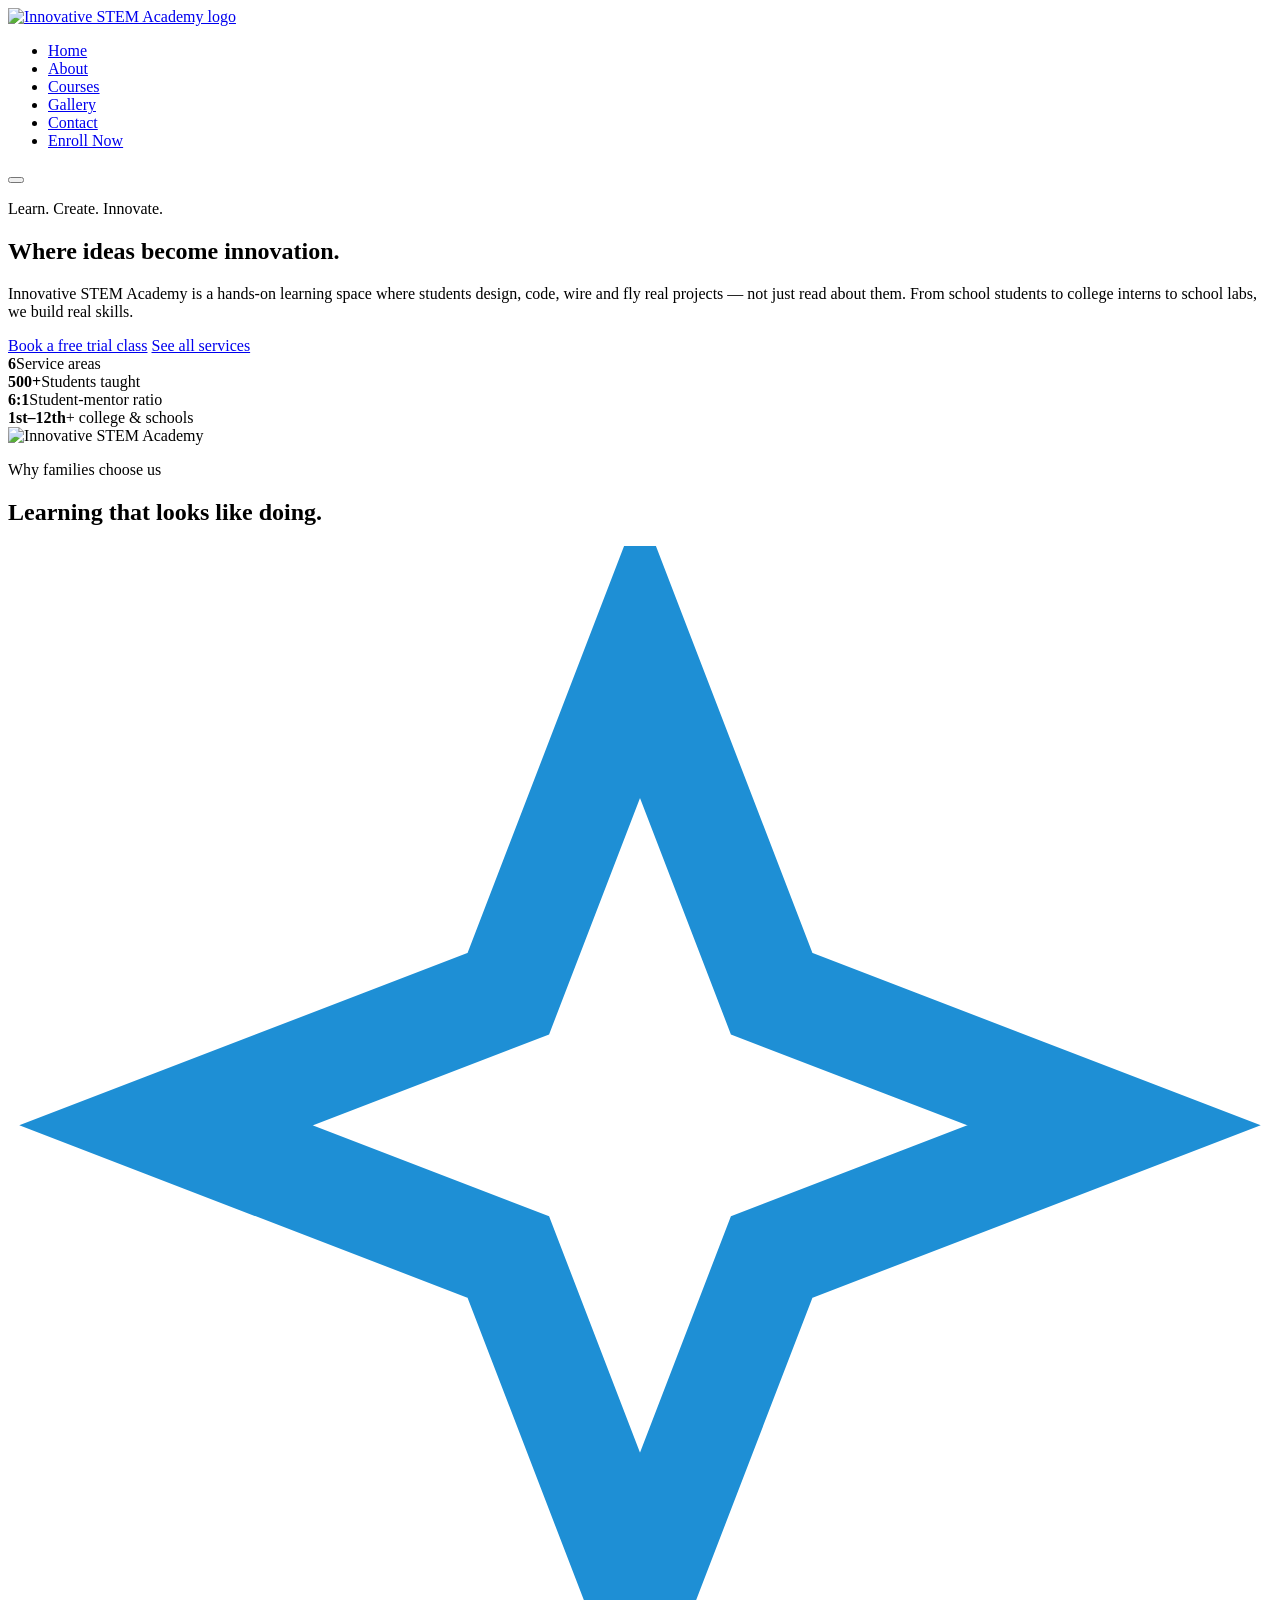
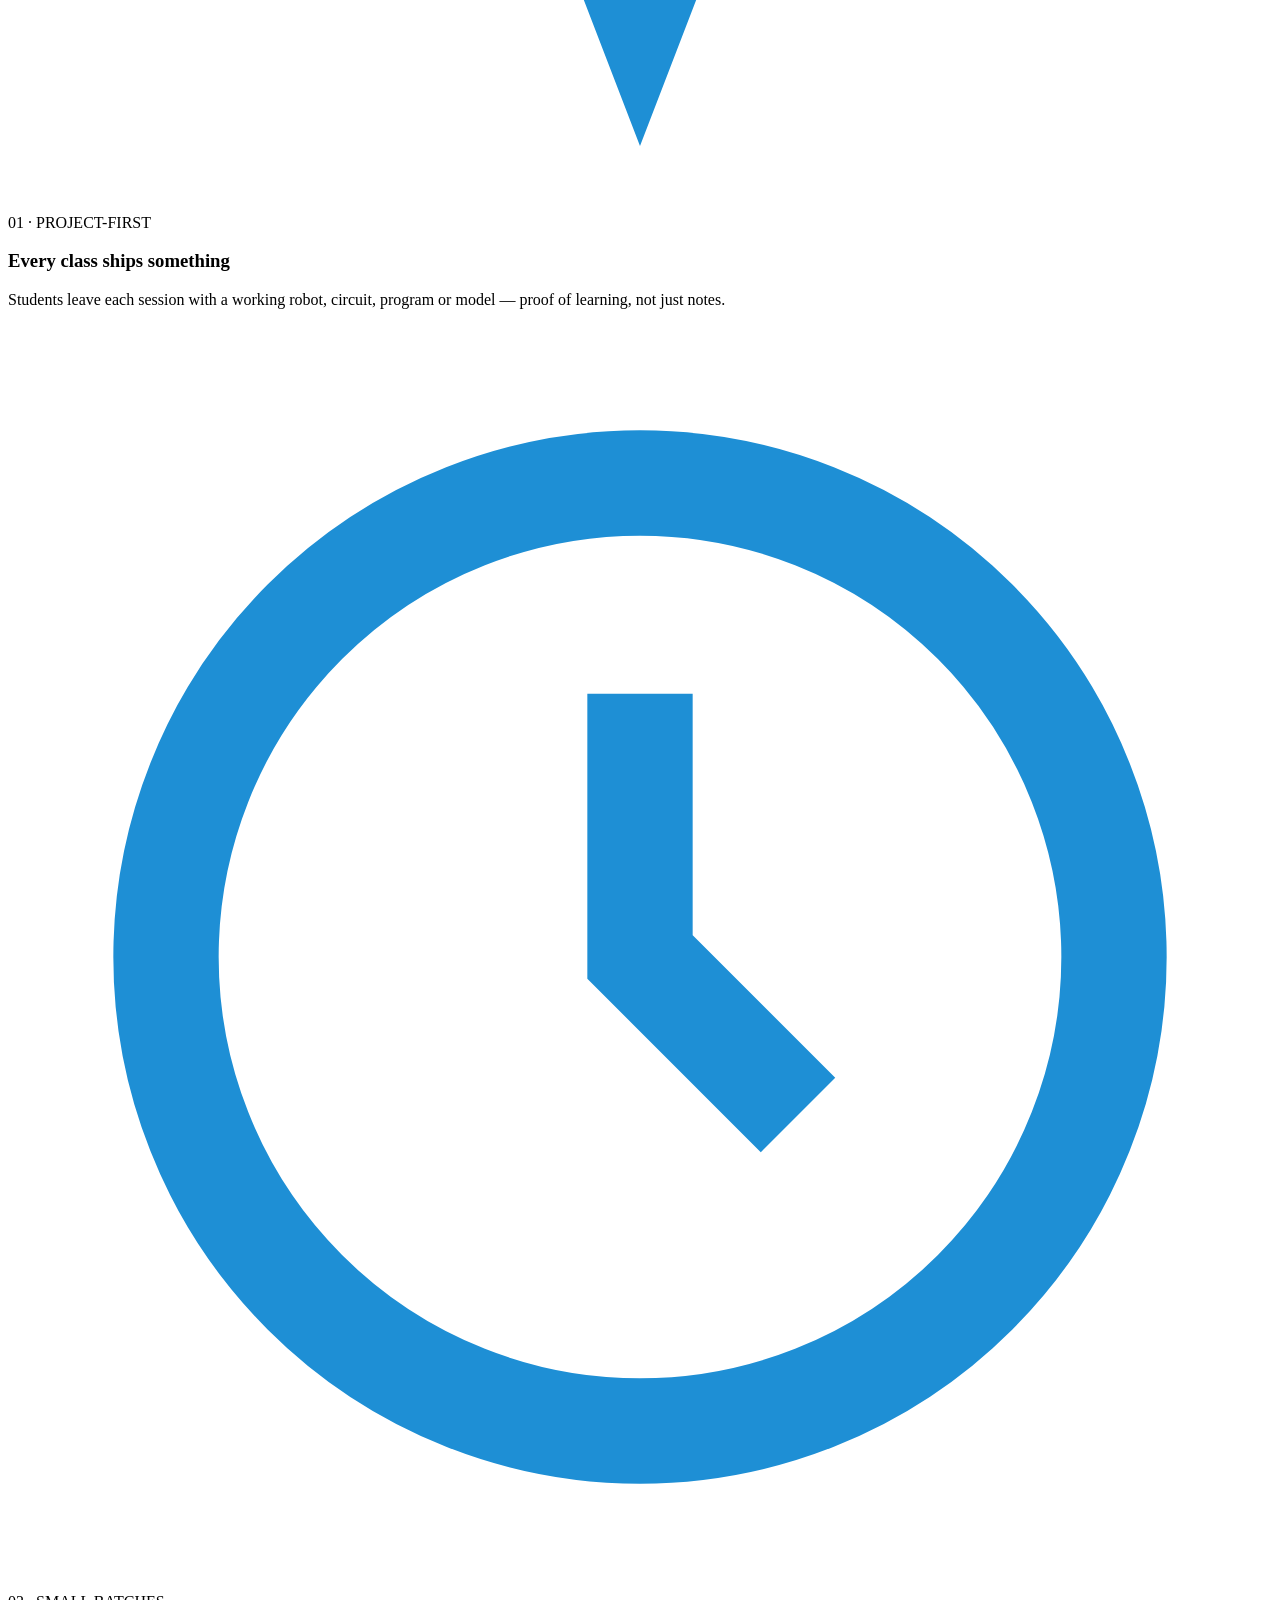
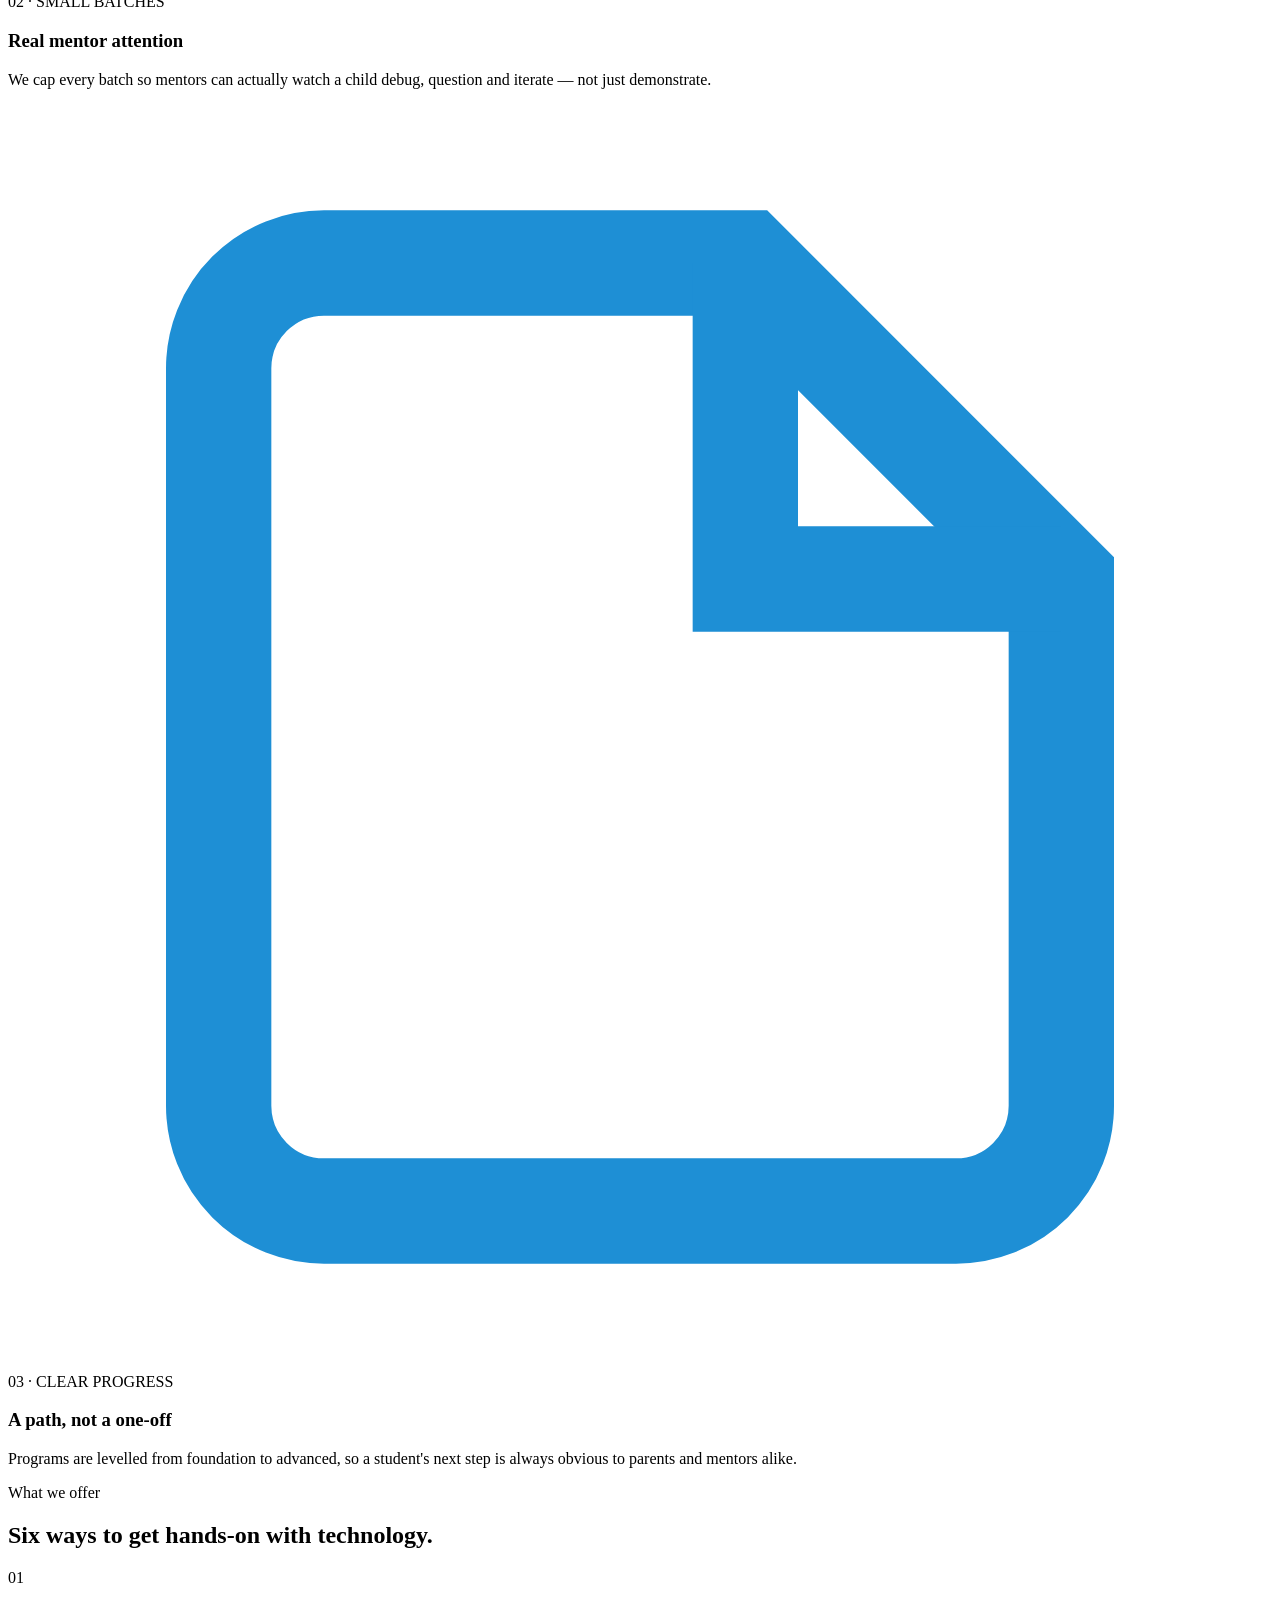
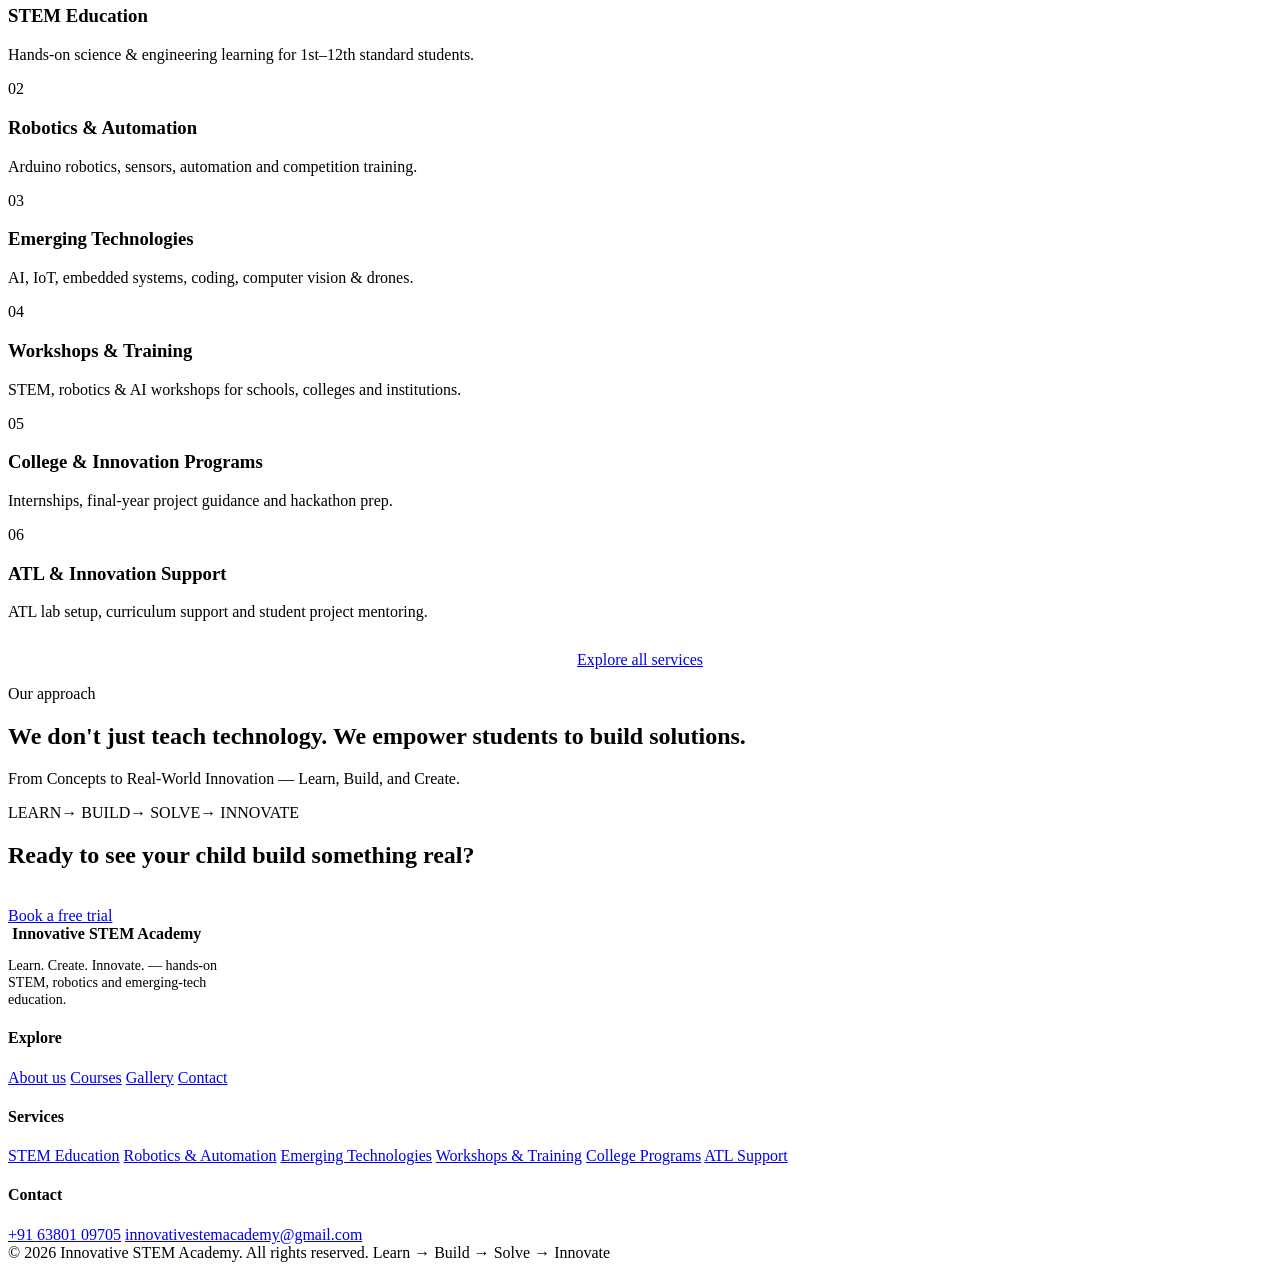
==== index.html @ 6c207f6c "Add files via upload" ====
<!DOCTYPE html>
<html lang="en">
<head>
<meta charset="UTF-8">
<meta name="viewport" content="width=device-width, initial-scale=1.0">
<title>Innovative STEM Academy — Where Curious Minds Build</title>
<meta name="description" content="Innovative STEM Academy runs hands-on Science, Technology, Engineering and Maths programs for young builders — robotics, coding, electronics and more.">
<link rel="icon" href="assets/logo-icon.png" type="image/png">
<link rel="preconnect" href="https://fonts.googleapis.com">
<link href="https://fonts.googleapis.com/css2?family=Space+Grotesk:wght@500;600;700&family=Inter:wght@400;500;600;700&family=JetBrains+Mono:wght@400;500&display=swap" rel="stylesheet">
<link rel="stylesheet" href="assets/style.css">
</head>
<body>

<header class="site-header">
  <nav class="nav">
    <a href="index.html" class="brand">
      <img src="assets/logo-full.png" alt="Innovative STEM Academy logo" class="brand-logo-full">
    </a>
    <ul class="nav-links">
      <li><a href="index.html">Home</a></li>
      <li><a href="about.html">About</a></li>
      <li><a href="courses.html">Courses</a></li>
      <li><a href="gallery.html">Gallery</a></li>
      <li><a href="contact.html">Contact</a></li>
      <li><a href="contact.html" class="btn btn-primary">Enroll Now</a></li>
    </ul>
    <button class="nav-toggle" aria-label="Toggle menu" aria-expanded="false">
      <span></span><span></span><span></span>
    </button>
  </nav>
</header>

<main>

  <!-- HERO -->
  <section class="hero">
    <div class="wrap hero-grid">
      <div>
        <p class="eyebrow">Learn. Create. Innovate.</p>
        <h1>Where ideas become innovation.</h1>
        <p class="lede">Innovative STEM Academy is a hands-on learning space where students design, code, wire and fly real projects — not just read about them. From school students to college interns to school labs, we build real skills.</p>
        <div class="hero-cta">
          <a href="contact.html" class="btn btn-primary">Book a free trial class</a>
          <a href="courses.html" class="btn btn-ghost">See all services</a>
        </div>
        <div class="hero-stats">
          <div class="stat"><b>6</b><span>Service areas</span></div>
          <div class="stat"><b>500+</b><span>Students taught</span></div>
          <div class="stat"><b>6:1</b><span>Student-mentor ratio</span></div>
          <div class="stat"><b>1st–12th</b><span>+ college & schools</span></div>
        </div>
      </div>

      <div class="hero-visual">
        <img src="assets/logo-full.png" alt="Innovative STEM Academy" class="hero-logo">
      </div>
    </div>
  </section>

  <!-- INTRO / WHY -->
  <section class="section-alt">
    <div class="wrap">
      <div class="section-head">
        <p class="eyebrow">Why families choose us</p>
        <h2>Learning that looks like doing.</h2>
      </div>
      <div class="grid grid-3">
        <div class="card">
          <div class="icon-node">
            <svg viewBox="0 0 24 24" fill="none" stroke="#1E8FD5" stroke-width="2"><path d="M12 2l2.5 6.5L21 11l-6.5 2.5L12 20l-2.5-6.5L3 11l6.5-2.5z"/></svg>
          </div>
          <span class="idx">01 · PROJECT-FIRST</span>
          <h3>Every class ships something</h3>
          <p>Students leave each session with a working robot, circuit, program or model — proof of learning, not just notes.</p>
        </div>
        <div class="card">
          <div class="icon-node">
            <svg viewBox="0 0 24 24" fill="none" stroke="#1E8FD5" stroke-width="2"><circle cx="12" cy="12" r="9"/><path d="M12 7v5l3 3"/></svg>
          </div>
          <span class="idx">02 · SMALL BATCHES</span>
          <h3>Real mentor attention</h3>
          <p>We cap every batch so mentors can actually watch a child debug, question and iterate — not just demonstrate.</p>
        </div>
        <div class="card">
          <div class="icon-node">
            <svg viewBox="0 0 24 24" fill="none" stroke="#1E8FD5" stroke-width="2"><path d="M4 19V5a2 2 0 0 1 2-2h8l6 6v10a2 2 0 0 1-2 2H6a2 2 0 0 1-2-2z"/><path d="M14 3v6h6"/></svg>
          </div>
          <span class="idx">03 · CLEAR PROGRESS</span>
          <h3>A path, not a one-off</h3>
          <p>Programs are levelled from foundation to advanced, so a student's next step is always obvious to parents and mentors alike.</p>
        </div>
      </div>
    </div>
  </section>

  <!-- SERVICES OVERVIEW -->
  <section>
    <div class="wrap">
      <div class="section-head">
        <p class="eyebrow">What we offer</p>
        <h2>Six ways to get hands-on with technology.</h2>
      </div>
      <div class="grid grid-3">
        <div class="card">
          <span class="idx">01</span>
          <h3>STEM Education</h3>
          <p>Hands-on science & engineering learning for 1st–12th standard students.</p>
        </div>
        <div class="card">
          <span class="idx">02</span>
          <h3>Robotics & Automation</h3>
          <p>Arduino robotics, sensors, automation and competition training.</p>
        </div>
        <div class="card">
          <span class="idx">03</span>
          <h3>Emerging Technologies</h3>
          <p>AI, IoT, embedded systems, coding, computer vision & drones.</p>
        </div>
        <div class="card">
          <span class="idx">04</span>
          <h3>Workshops & Training</h3>
          <p>STEM, robotics & AI workshops for schools, colleges and institutions.</p>
        </div>
        <div class="card">
          <span class="idx">05</span>
          <h3>College & Innovation Programs</h3>
          <p>Internships, final-year project guidance and hackathon prep.</p>
        </div>
        <div class="card">
          <span class="idx">06</span>
          <h3>ATL & Innovation Support</h3>
          <p>ATL lab setup, curriculum support and student project mentoring.</p>
        </div>
      </div>
      <div style="margin-top:30px; text-align:center;">
        <a href="courses.html" class="btn btn-dark">Explore all services</a>
      </div>
    </div>
  </section>

  <!-- USP / PROCESS -->
  <section class="section-alt">
    <div class="wrap">
      <div class="section-head center">
        <p class="eyebrow" style="justify-content:center;">Our approach</p>
        <h2>We don't just teach technology. We empower students to build solutions.</h2>
        <p>From Concepts to Real-World Innovation — Learn, Build, and Create.</p>
      </div>
      <div class="process-strip">
        <span class="process-step">LEARN</span><span class="process-arrow">→</span>
        <span class="process-step">BUILD</span><span class="process-arrow">→</span>
        <span class="process-step">SOLVE</span><span class="process-arrow">→</span>
        <span class="process-step">INNOVATE</span>
      </div>
    </div>
  </section>

  <!-- TESTIMONIAL
  <section class="section-alt">
    <div class="wrap">
      <div class="quote-panel">
        <p class="eyebrow" style="color:#9FE1C0;">Parent feedback</p>
        <blockquote>"My son used to just watch YouTube videos about robots. Now he actually builds them, and he explains to us how each sensor works. That change alone was worth it."</blockquote>
        <cite>— Parent, Robotics Foundations batch</cite>
      </div>
    </div>
  </section> -->

  <!-- CTA -->
  <section>
    <div class="wrap">
      <div class="cta-band">
        <div>
          <h2>Ready to see your child build something real?</h2>
          <p style="margin:6px 0 0; color:rgba(255,255,255,.9);">Book a free trial class — no kit, no commitment needed.</p>
        </div>
        <a href="contact.html" class="btn btn-ghost">Book a free trial</a>
      </div>
    </div>
  </section>

</main>

<footer>
  <div class="wrap">
    <div class="footer-grid">
      <div>
        <div class="footer-brand">
          <img src="assets/logo-icon.png" alt="">
          <b>Innovative STEM Academy</b>
        </div>
        <p style="font-size:.88rem; max-width:32ch;">Learn. Create. Innovate. — hands-on STEM, robotics and emerging-tech education.</p>
      </div>
      <div>
        <h4>Explore</h4>
        <a href="about.html">About us</a>
        <a href="courses.html">Courses</a>
        <a href="gallery.html">Gallery</a>
        <a href="contact.html">Contact</a>
      </div>
      <div>
        <h4>Services</h4>
        <a href="courses.html#stem-education">STEM Education</a>
        <a href="courses.html#robotics">Robotics & Automation</a>
        <a href="courses.html#emerging-tech">Emerging Technologies</a>
        <a href="courses.html#workshops">Workshops & Training</a>
        <a href="courses.html#college-programs">College Programs</a>
        <a href="courses.html#atl-support">ATL Support</a>
      </div>
      <div>
        <h4>Contact</h4>
        <a href="tel:+916380109705">+91 63801 09705</a>
        <a href="mailto:innovativestemacademy@gmail.com">innovativestemacademy@gmail.com</a>
      </div>
    </div>
    <div class="footer-bottom">
      <span>© 2026 Innovative STEM Academy. All rights reserved.</span>
      <span>Learn → Build → Solve → Innovate</span>
    </div>
  </div>
</footer>

<script src="assets/script.js"></script>
</body>
</html>
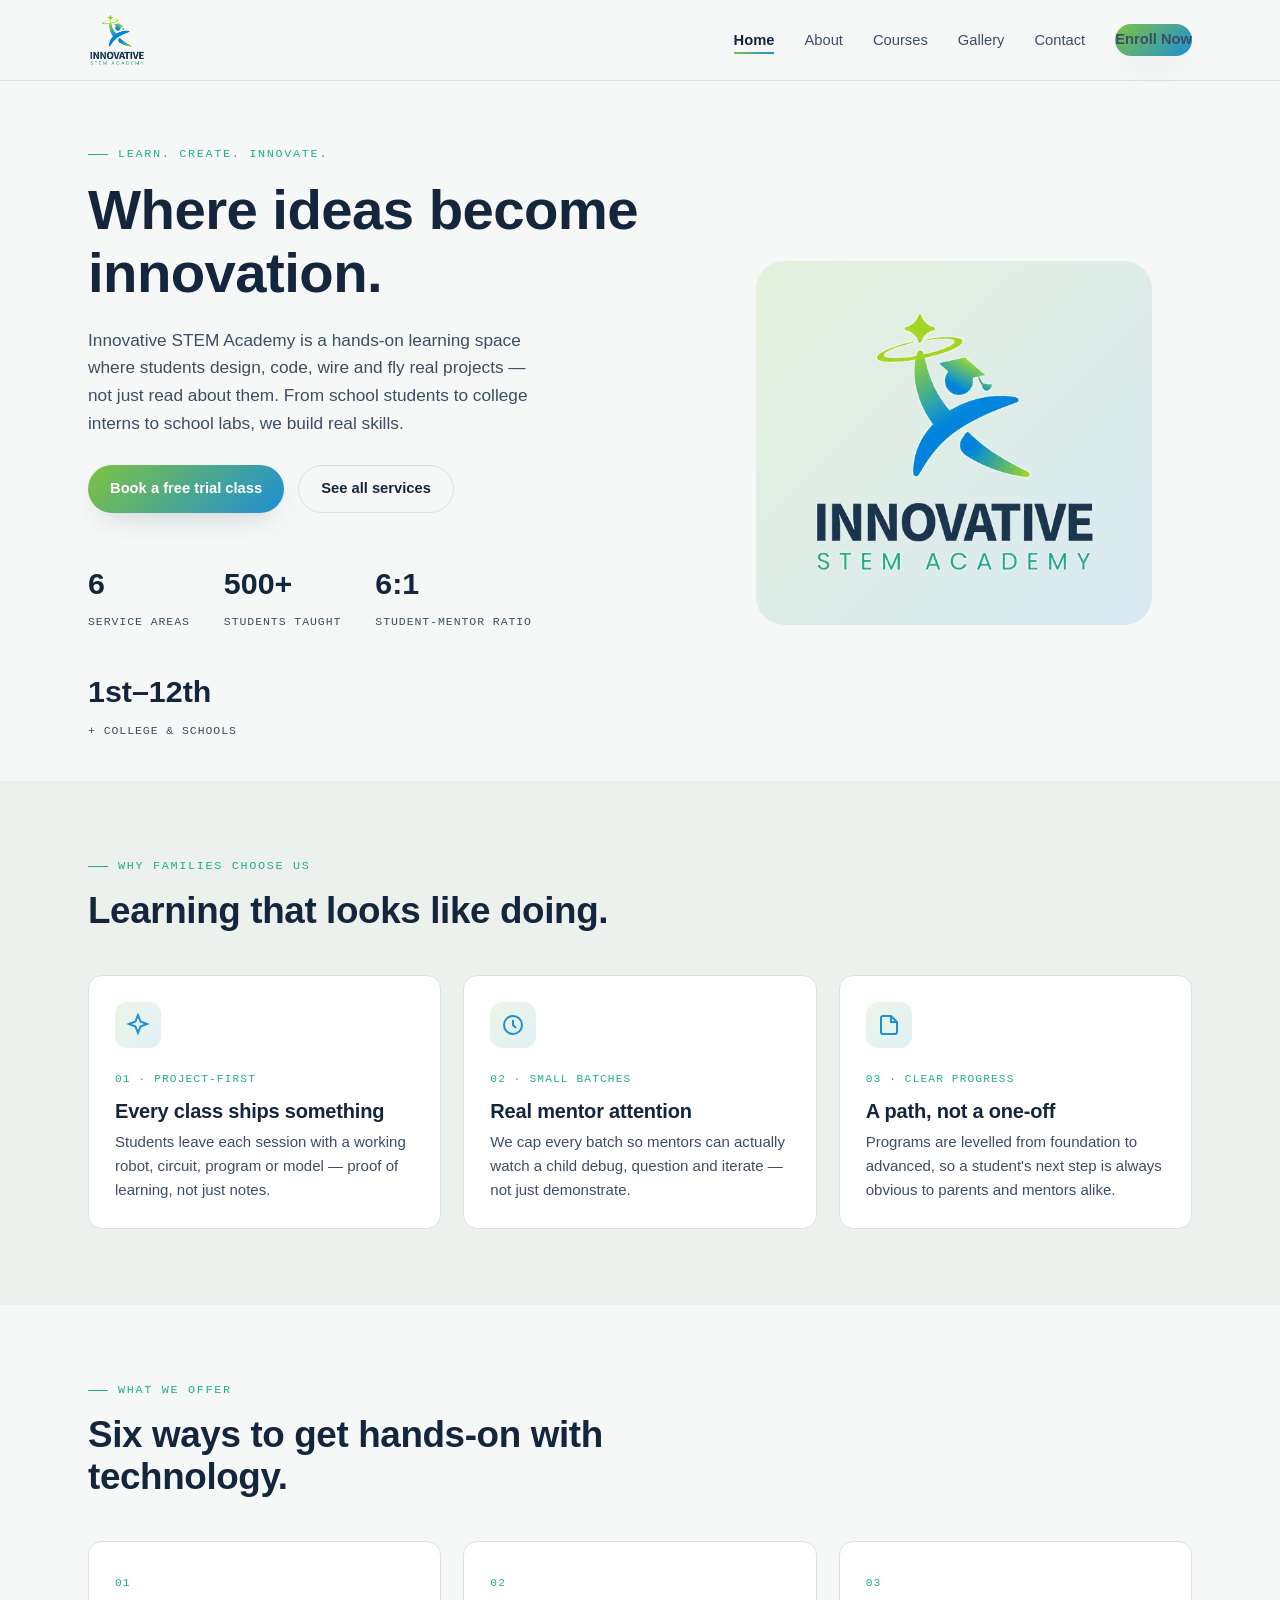
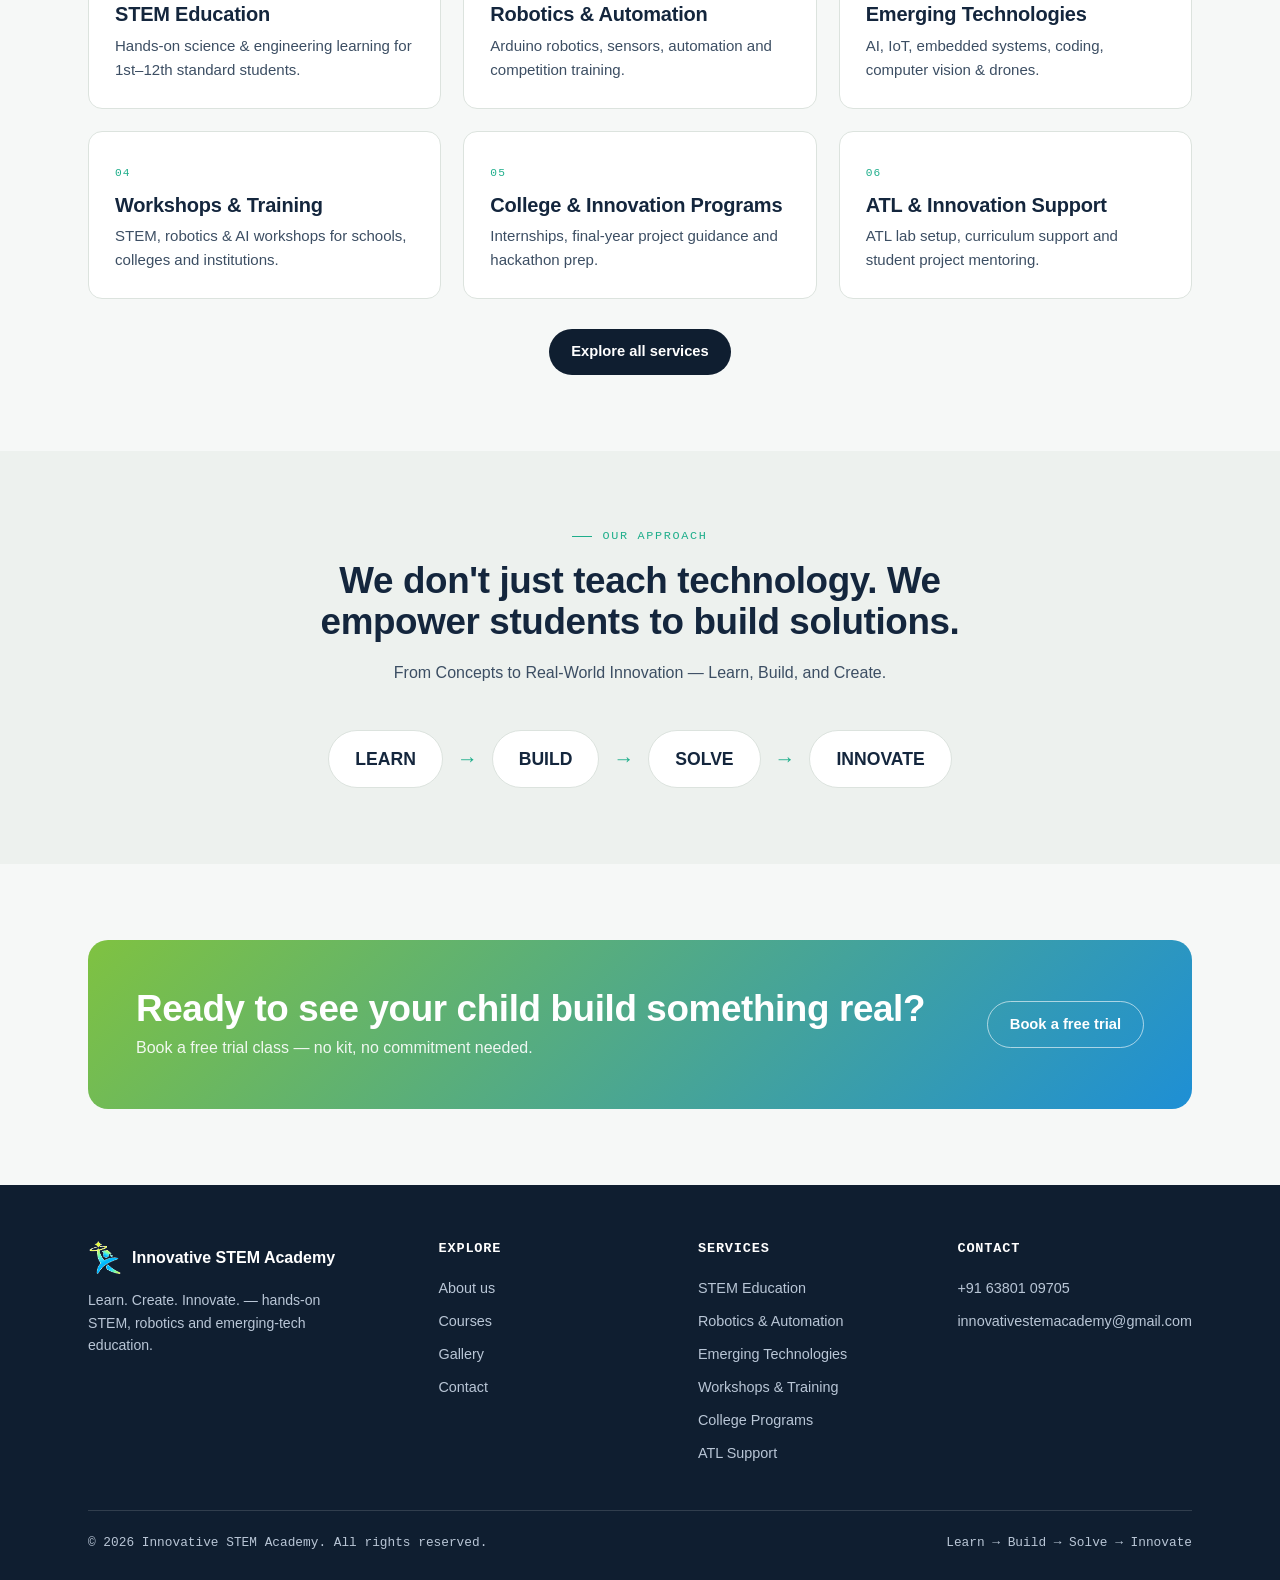
==== commit e29200f2: "Update index.html" ====
--- a/index.html
+++ b/index.html
@@ -5,17 +5,17 @@
 <meta name="viewport" content="width=device-width, initial-scale=1.0">
 <title>Innovative STEM Academy — Where Curious Minds Build</title>
 <meta name="description" content="Innovative STEM Academy runs hands-on Science, Technology, Engineering and Maths programs for young builders — robotics, coding, electronics and more.">
-<link rel="icon" href="assets/logo-icon.png" type="image/png">
+<link rel="icon" href="logo-icon.png" type="image/png">
 <link rel="preconnect" href="https://fonts.googleapis.com">
 <link href="https://fonts.googleapis.com/css2?family=Space+Grotesk:wght@500;600;700&family=Inter:wght@400;500;600;700&family=JetBrains+Mono:wght@400;500&display=swap" rel="stylesheet">
-<link rel="stylesheet" href="assets/style.css">
+<link rel="stylesheet" href="style.css">
 </head>
 <body>
 
 <header class="site-header">
   <nav class="nav">
     <a href="index.html" class="brand">
-      <img src="assets/logo-full.png" alt="Innovative STEM Academy logo" class="brand-logo-full">
+      <img src="logo-full.png" alt="Innovative STEM Academy logo" class="brand-logo-full">
     </a>
     <ul class="nav-links">
       <li><a href="index.html">Home</a></li>
@@ -53,7 +53,7 @@
       </div>
 
       <div class="hero-visual">
-        <img src="assets/logo-full.png" alt="Innovative STEM Academy" class="hero-logo">
+        <img src="logo-full.png" alt="Innovative STEM Academy" class="hero-logo">
       </div>
     </div>
   </section>
@@ -187,7 +187,7 @@
     <div class="footer-grid">
       <div>
         <div class="footer-brand">
-          <img src="assets/logo-icon.png" alt="">
+          <img src="logo-icon.png" alt="">
           <b>Innovative STEM Academy</b>
         </div>
         <p style="font-size:.88rem; max-width:32ch;">Learn. Create. Innovate. — hands-on STEM, robotics and emerging-tech education.</p>
@@ -221,6 +221,6 @@
   </div>
 </footer>
 
-<script src="assets/script.js"></script>
+<script src="script.js"></script>
 </body>
 </html>
--- a/style.css
+++ b/style.css
@@ -0,0 +1,373 @@
+/* =========================================================
+   Innovative STEM Academy — design tokens
+   Display: Space Grotesk / Body: Inter / Utility: JetBrains Mono
+   ========================================================= */
+
+:root{
+  --ink:        #14263D;   /* navy headings */
+  --ink-soft:   #3C4E63;   /* body text on light */
+  --paper:      #F6F8F7;   /* page background */
+  --paper-dim:  #EDF1EE;   /* section alt background */
+  --panel:      #0F1E30;   /* dark navy panel bg */
+  --panel-soft: #17304A;
+
+  --leaf:       #7FC241;   /* green from mark */
+  --leaf-dim:   #E8F3DC;
+  --sky:        #1E8FD5;   /* blue from mark */
+  --sky-dim:    #DDEEFA;
+  --teal:       #1FAE8B;   /* wordmark teal */
+
+  --grad-mark: linear-gradient(135deg, var(--leaf) 0%, var(--sky) 100%);
+  --grad-soft: linear-gradient(135deg, rgba(127,194,65,.14) 0%, rgba(30,143,213,.14) 100%);
+
+  --line: #DCE3DE;
+  --line-dark: rgba(255,255,255,.14);
+
+  --radius: 14px;
+  --radius-sm: 8px;
+
+  --shadow: 0 12px 30px -14px rgba(20,38,61,.28);
+
+  --font-display: "Space Grotesk", "Segoe UI", sans-serif;
+  --font-body: "Inter", "Segoe UI", sans-serif;
+  --font-mono: "JetBrains Mono", "Courier New", monospace;
+
+  --maxw: 1160px;
+}
+
+*{ box-sizing: border-box; }
+html{ scroll-behavior: smooth; }
+[id]{ scroll-margin-top: 90px; }
+body{
+  margin:0;
+  background: var(--paper);
+  color: var(--ink-soft);
+  font-family: var(--font-body);
+  font-size: 16px;
+  line-height: 1.6;
+  -webkit-font-smoothing: antialiased;
+}
+img{ max-width:100%; display:block; }
+a{ color: inherit; text-decoration: none; }
+ul{ margin:0; padding:0; list-style:none; }
+button{ font-family: inherit; cursor:pointer; }
+
+.wrap{
+  max-width: var(--maxw);
+  margin: 0 auto;
+  padding: 0 28px;
+}
+
+h1,h2,h3,h4{
+  font-family: var(--font-display);
+  color: var(--ink);
+  letter-spacing: -0.01em;
+  line-height: 1.12;
+  margin: 0 0 .5em;
+}
+h1{ font-size: clamp(2.4rem, 4.4vw, 3.6rem); }
+h2{ font-size: clamp(1.7rem, 3vw, 2.3rem); }
+h3{ font-size: 1.25rem; }
+p{ margin: 0 0 1em; }
+
+.eyebrow{
+  font-family: var(--font-mono);
+  font-size: .74rem;
+  letter-spacing: .14em;
+  text-transform: uppercase;
+  color: var(--teal);
+  display:flex;
+  align-items:center;
+  gap:10px;
+  margin-bottom: 14px;
+}
+.eyebrow::before{
+  content:"";
+  width: 20px; height: 1px;
+  background: var(--teal);
+}
+
+/* reduced motion */
+@media (prefers-reduced-motion: reduce){
+  *{ animation-duration: .001ms !important; animation-iteration-count:1 !important; transition-duration:.001ms !important; scroll-behavior:auto !important; }
+}
+
+/* ---------- header / nav ---------- */
+.site-header{
+  position: sticky; top:0; z-index: 50;
+  background: rgba(246,248,247,.86);
+  backdrop-filter: blur(10px);
+  border-bottom: 1px solid var(--line);
+}
+.nav{
+  display:flex; align-items:center; justify-content:space-between;
+  padding: 14px 28px;
+  max-width: var(--maxw);
+  margin: 0 auto;
+}
+.brand{ display:flex; align-items:center; }
+.brand-logo-full{ height: 52px; width:auto; }
+
+.nav-links{ display:flex; align-items:center; gap: 30px; }
+.nav-links a{
+  font-size:.92rem; color: var(--ink-soft); position:relative; padding: 4px 0;
+}
+.nav-links a::after{
+  content:""; position:absolute; left:0; right:100%; bottom:-2px; height:2px;
+  background: var(--grad-mark); transition: right .25s ease;
+}
+.nav-links a:hover::after, .nav-links a.active::after{ right:0; }
+.nav-links a.active{ color: var(--ink); font-weight:600; }
+
+.btn{
+  display:inline-flex; align-items:center; gap:8px;
+  font-family: var(--font-body); font-weight:600; font-size:.92rem;
+  padding: 11px 22px; border-radius: 999px; border: none;
+}
+.btn-primary{ background: var(--grad-mark); color:#fff; box-shadow: var(--shadow); }
+.btn-primary:hover{ filter: brightness(1.05); }
+.btn-ghost{ background: transparent; border: 1px solid var(--line); color: var(--ink); }
+.btn-ghost:hover{ border-color: var(--sky); }
+.btn-dark{ background: var(--panel); color:#fff; }
+
+.nav-toggle{ display:none; background:none; border:none; padding:6px; }
+.nav-toggle span{ display:block; width:22px; height:2px; background: var(--ink); margin:5px 0; }
+
+/* ---------- orbit signature element ---------- */
+.orbit{ position:relative; }
+.orbit-ring{
+  position:absolute; border-radius:50%;
+  border: 1.5px dashed rgba(127,194,65,.55);
+}
+.orbit-node{
+  position:absolute; width:10px; height:10px; border-radius:50%;
+  background: var(--grad-mark);
+  box-shadow: 0 0 0 4px rgba(127,194,65,.15);
+}
+@keyframes spin-slow{ from{ transform: rotate(0deg);} to{ transform: rotate(360deg);} }
+@keyframes spin-slow-rev{ from{ transform: rotate(360deg);} to{ transform: rotate(0deg);} }
+
+/* ---------- hero ---------- */
+.hero{
+  padding: 64px 0 40px;
+  position:relative;
+  overflow:hidden;
+}
+.hero-grid{
+  display:grid; grid-template-columns: 1.1fr .9fr; gap: 48px; align-items:center;
+}
+.hero h1{ margin-bottom: .4em; }
+.hero .lede{ font-size: 1.08rem; max-width: 46ch; }
+.hero-cta{ display:flex; gap:14px; margin-top: 28px; flex-wrap:wrap; }
+
+.hero-stats{
+  display:flex; gap: 34px; margin-top: 46px; flex-wrap:wrap;
+}
+.stat b{
+  display:block; font-family: var(--font-display); font-size:1.9rem; color: var(--ink);
+}
+.stat span{ font-family: var(--font-mono); font-size:.72rem; letter-spacing:.08em; color: var(--ink-soft); text-transform:uppercase; }
+
+.hero-visual{
+  display:flex; align-items:center; justify-content:center;
+  background: var(--grad-soft);
+  border-radius: 28px;
+  padding: 48px;
+  max-width: 420px; margin: 0 auto;
+}
+.hero-logo{ width: 100%; max-width: 300px; }
+
+/* ---------- sections ---------- */
+section{ padding: 76px 0; }
+.section-alt{ background: var(--paper-dim); }
+.section-head{ max-width: 640px; margin-bottom: 44px; }
+.section-head.center{ margin-left:auto; margin-right:auto; text-align:center; }
+
+/* ---------- cards ---------- */
+.grid{ display:grid; gap: 22px; }
+.grid-3{ grid-template-columns: repeat(3, 1fr); }
+.grid-2{ grid-template-columns: repeat(2, 1fr); }
+.grid-4{ grid-template-columns: repeat(4, 1fr); }
+
+.card{
+  background:#fff; border:1px solid var(--line); border-radius: var(--radius);
+  padding: 26px; position:relative;
+}
+.card .idx{
+  font-family: var(--font-mono); font-size:.7rem; color: var(--teal); letter-spacing:.1em;
+}
+.card h3{ margin: 10px 0 8px; }
+.card p{ font-size:.94rem; margin-bottom: 0; }
+
+.icon-node{
+  width:46px; height:46px; border-radius: 12px;
+  background: var(--grad-soft);
+  display:flex; align-items:center; justify-content:center;
+  margin-bottom: 16px;
+}
+.icon-node svg{ width:24px; height:24px; }
+
+/* program card w/ orbit node marker */
+.program{
+  background:#fff; border:1px solid var(--line); border-radius: var(--radius);
+  padding: 26px; display:flex; flex-direction:column; gap:12px;
+}
+.program-top{ display:flex; align-items:center; gap:12px; }
+.program-mark{
+  width:12px; height:12px; border-radius:50%; background: var(--grad-mark); flex-shrink:0;
+}
+.program-level{
+  font-family: var(--font-mono); font-size:.68rem; letter-spacing:.1em; text-transform:uppercase;
+  color: var(--sky); background: var(--sky-dim); padding: 3px 9px; border-radius: 999px;
+}
+.program-meta{
+  display:flex; gap:16px; margin-top: 6px; font-family: var(--font-mono); font-size:.72rem; color: var(--ink-soft);
+  border-top: 1px solid var(--line); padding-top: 12px;
+}
+
+/* ---------- quote / testimonial ---------- */
+.quote-panel{
+  background: var(--panel); color:#fff; border-radius: 20px; padding: 52px;
+  position:relative; overflow:hidden;
+}
+.quote-panel::before{
+  content:""; position:absolute; inset:0;
+  background: radial-gradient(600px 260px at 85% -10%, rgba(127,194,65,.22), transparent 70%);
+}
+.quote-panel blockquote{ font-family: var(--font-display); font-size:1.4rem; max-width: 60ch; margin:0 0 18px; position:relative; }
+.quote-panel cite{ font-style:normal; font-family: var(--font-mono); font-size:.8rem; color:#9FE1C0; position:relative; }
+
+/* ---------- CTA band ---------- */
+.cta-band{
+  background: var(--grad-mark); border-radius: 20px; padding: 48px;
+  display:flex; align-items:center; justify-content:space-between; gap:24px; flex-wrap:wrap; color:#fff;
+}
+.cta-band h2{ color:#fff; margin:0; }
+.cta-band .btn-ghost{ border-color: rgba(255,255,255,.6); color:#fff; }
+
+/* ---------- footer ---------- */
+footer{ background: var(--panel); color: #B9C6D6; padding: 56px 0 26px; }
+.footer-grid{ display:grid; grid-template-columns: 1.4fr 1fr 1fr 1fr; gap: 32px; margin-bottom: 40px; }
+footer h4{ color:#fff; font-size:.85rem; letter-spacing:.06em; text-transform:uppercase; font-family: var(--font-mono); margin-bottom:16px; }
+footer a{ color:#B9C6D6; font-size:.9rem; display:block; padding: 5px 0; }
+footer a:hover{ color:#fff; }
+.footer-brand{ display:flex; gap:10px; align-items:center; margin-bottom:14px; }
+.footer-brand img{ width:34px; filter: brightness(1.4); }
+.footer-brand b{ color:#fff; font-family: var(--font-display); }
+.footer-bottom{
+  border-top: 1px solid var(--line-dark); padding-top: 22px;
+  display:flex; justify-content:space-between; flex-wrap:wrap; gap:10px;
+  font-size:.8rem; font-family: var(--font-mono);
+}
+
+/* ---------- page hero (inner pages) ---------- */
+.page-hero{
+  padding: 54px 0 46px; border-bottom: 1px solid var(--line);
+  background: var(--grad-soft);
+}
+.page-hero .eyebrow{ margin-bottom: 10px; }
+.page-hero p{ max-width: 60ch; }
+
+/* ---------- forms ---------- */
+.form-grid{ display:grid; grid-template-columns: 1fr 1fr; gap: 16px; }
+.field{ display:flex; flex-direction:column; gap:6px; margin-bottom: 16px; }
+.field.full{ grid-column: 1 / -1; }
+label{ font-family: var(--font-mono); font-size:.72rem; letter-spacing:.06em; text-transform:uppercase; color: var(--ink); }
+input, select, textarea{
+  font-family: var(--font-body); font-size:.95rem; padding: 12px 14px;
+  border: 1px solid var(--line); border-radius: var(--radius-sm); background:#fff; color: var(--ink);
+}
+input:focus, select:focus, textarea:focus{ outline: 2px solid var(--sky); outline-offset: 1px; border-color: var(--sky); }
+textarea{ resize: vertical; min-height: 110px; }
+.form-note{ font-size:.82rem; color: var(--ink-soft); margin-top: 4px; }
+#form-status{ font-family: var(--font-mono); font-size:.85rem; margin-top:12px; min-height: 1.2em; }
+#form-status.ok{ color: var(--teal); }
+
+/* ---------- info list (contact) ---------- */
+.info-list{ display:flex; flex-direction:column; gap: 22px; }
+.info-item{ display:flex; gap:16px; }
+.info-item .icon-node{ margin-bottom:0; flex-shrink:0; }
+.info-item h4{ margin:0 0 4px; font-family: var(--font-body); font-weight:700; color: var(--ink); font-size:.95rem; }
+.info-item p{ margin:0; font-size:.9rem; }
+
+/* ---------- gallery ---------- */
+.gallery-tile{
+  border-radius: var(--radius); overflow:hidden; position:relative; aspect-ratio: 4/3;
+  display:flex; align-items:flex-end; padding: 16px; color:#fff;
+}
+.gallery-tile .tile-label{
+  font-family: var(--font-mono); font-size:.74rem; letter-spacing:.05em; position:relative; z-index:1;
+}
+.gallery-tile::after{ content:""; position:absolute; inset:0; background: rgba(15,30,48,.28); }
+.gallery-tile svg{ position:absolute; inset:0; width:100%; height:100%; }
+
+/* ---------- timeline (about) ---------- */
+.timeline{ position:relative; padding-left: 30px; }
+.timeline::before{ content:""; position:absolute; left:5px; top:6px; bottom:6px; width:1.5px; background: var(--line); }
+.timeline-item{ position:relative; padding-bottom: 30px; }
+.timeline-item:last-child{ padding-bottom:0; }
+.timeline-item::before{
+  content:""; position:absolute; left:-30px; top:4px; width:11px; height:11px; border-radius:50%;
+  background: var(--grad-mark); box-shadow: 0 0 0 4px var(--paper);
+}
+.timeline-item h4{ margin:0 0 4px; color: var(--ink); font-family: var(--font-body); font-weight:700; }
+.timeline-item .yr{ font-family: var(--font-mono); font-size:.72rem; color: var(--teal); }
+
+/* ---------- values grid ---------- */
+.value{ display:flex; gap:16px; align-items:flex-start; }
+
+/* ---------- service card (courses page) ---------- */
+.service-card{
+  background:#fff; border:1px solid var(--line); border-radius: var(--radius);
+  padding: 30px; display:flex; flex-direction:column; gap:14px;
+}
+.service-top{ display:flex; align-items:flex-start; gap:16px; }
+.service-top .icon-node{ margin-bottom:0; flex-shrink:0; }
+.service-audience{
+  font-family: var(--font-mono); font-size:.68rem; letter-spacing:.08em; text-transform:uppercase;
+  color: var(--sky); background: var(--sky-dim); padding: 3px 10px; border-radius:999px;
+  display:inline-block; margin-top:6px;
+}
+.check-list{ display:flex; flex-direction:column; gap:9px; margin-top:4px; }
+.check-list li{
+  display:flex; align-items:flex-start; gap:10px; font-size:.9rem; color: var(--ink-soft);
+}
+.check-list li::before{
+  content:""; width:7px; height:7px; border-radius:50%; background: var(--grad-mark);
+  flex-shrink:0; margin-top:7px;
+}
+
+/* ---------- process strip (USP) ---------- */
+.process-strip{
+  display:flex; align-items:center; justify-content:center; flex-wrap:wrap; gap:0;
+}
+.process-step{
+  font-family: var(--font-display); font-weight:600; font-size:1.1rem; color: var(--ink);
+  padding: 14px 26px; border:1.5px solid var(--line); border-radius:999px; background:#fff;
+}
+.process-arrow{ color: var(--teal); font-size:1.3rem; padding: 0 14px; }
+@media (max-width:640px){
+  .process-strip{ flex-direction:column; }
+  .process-arrow{ transform: rotate(90deg); padding: 6px 0; }
+}
+@media (max-width: 900px){
+  .grid-3, .grid-4{ grid-template-columns: repeat(2,1fr); }
+  .hero-grid{ grid-template-columns:1fr; }
+  .hero-visual{ order:-1; max-width: 300px; }
+  .footer-grid{ grid-template-columns: 1fr 1fr; }
+}
+@media (max-width: 640px){
+  .nav-links{
+    position:fixed; top:70px; left:0; right:0; background:#fff; border-bottom:1px solid var(--line);
+    flex-direction:column; align-items:flex-start; padding: 18px 28px; gap:16px;
+    transform: translateY(-130%); transition: transform .25s ease; box-shadow: var(--shadow);
+  }
+  .nav-links.open{ transform: translateY(0); }
+  .nav-toggle{ display:block; }
+  .grid-2, .grid-3, .grid-4{ grid-template-columns: 1fr; }
+  .form-grid{ grid-template-columns: 1fr; }
+  .quote-panel, .cta-band{ padding: 30px; }
+  .cta-band{ flex-direction:column; align-items:flex-start; }
+  .footer-grid{ grid-template-columns: 1fr; }
+  .hero{ padding-top: 34px; }
+}
